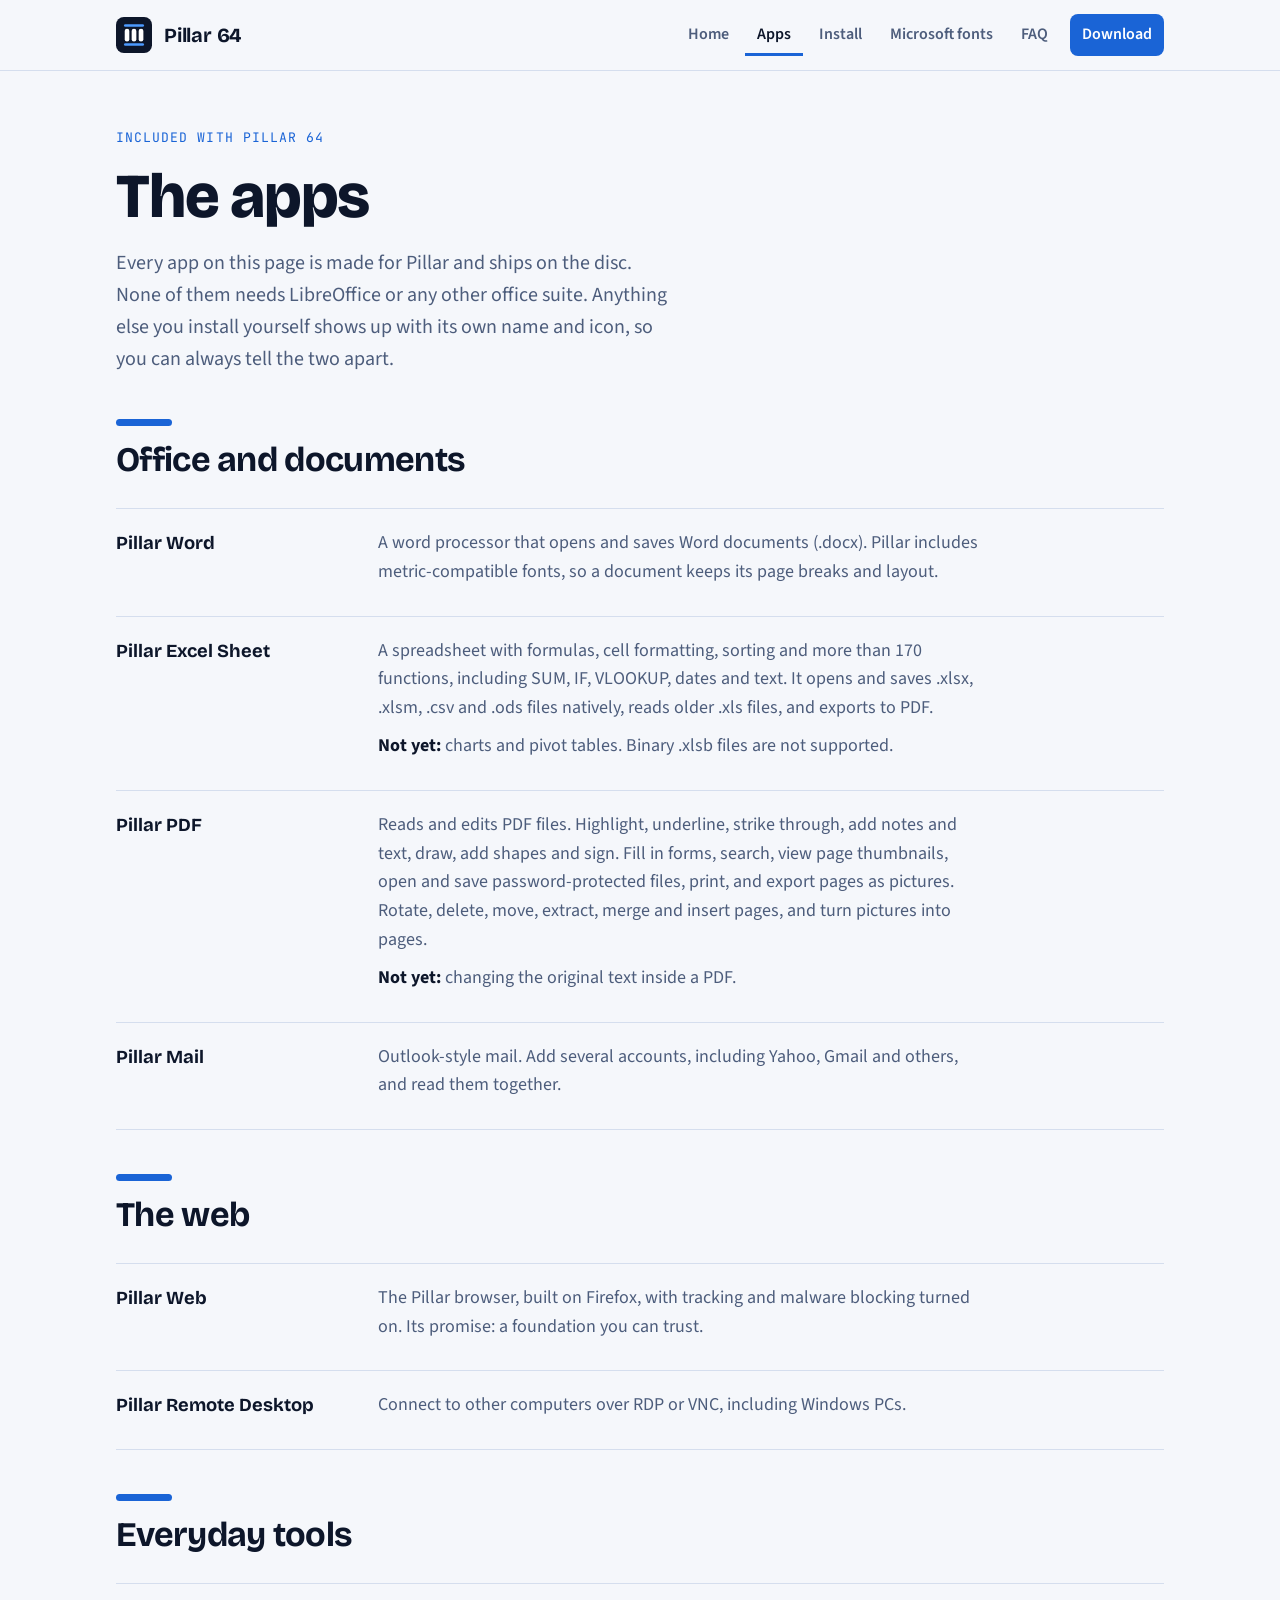
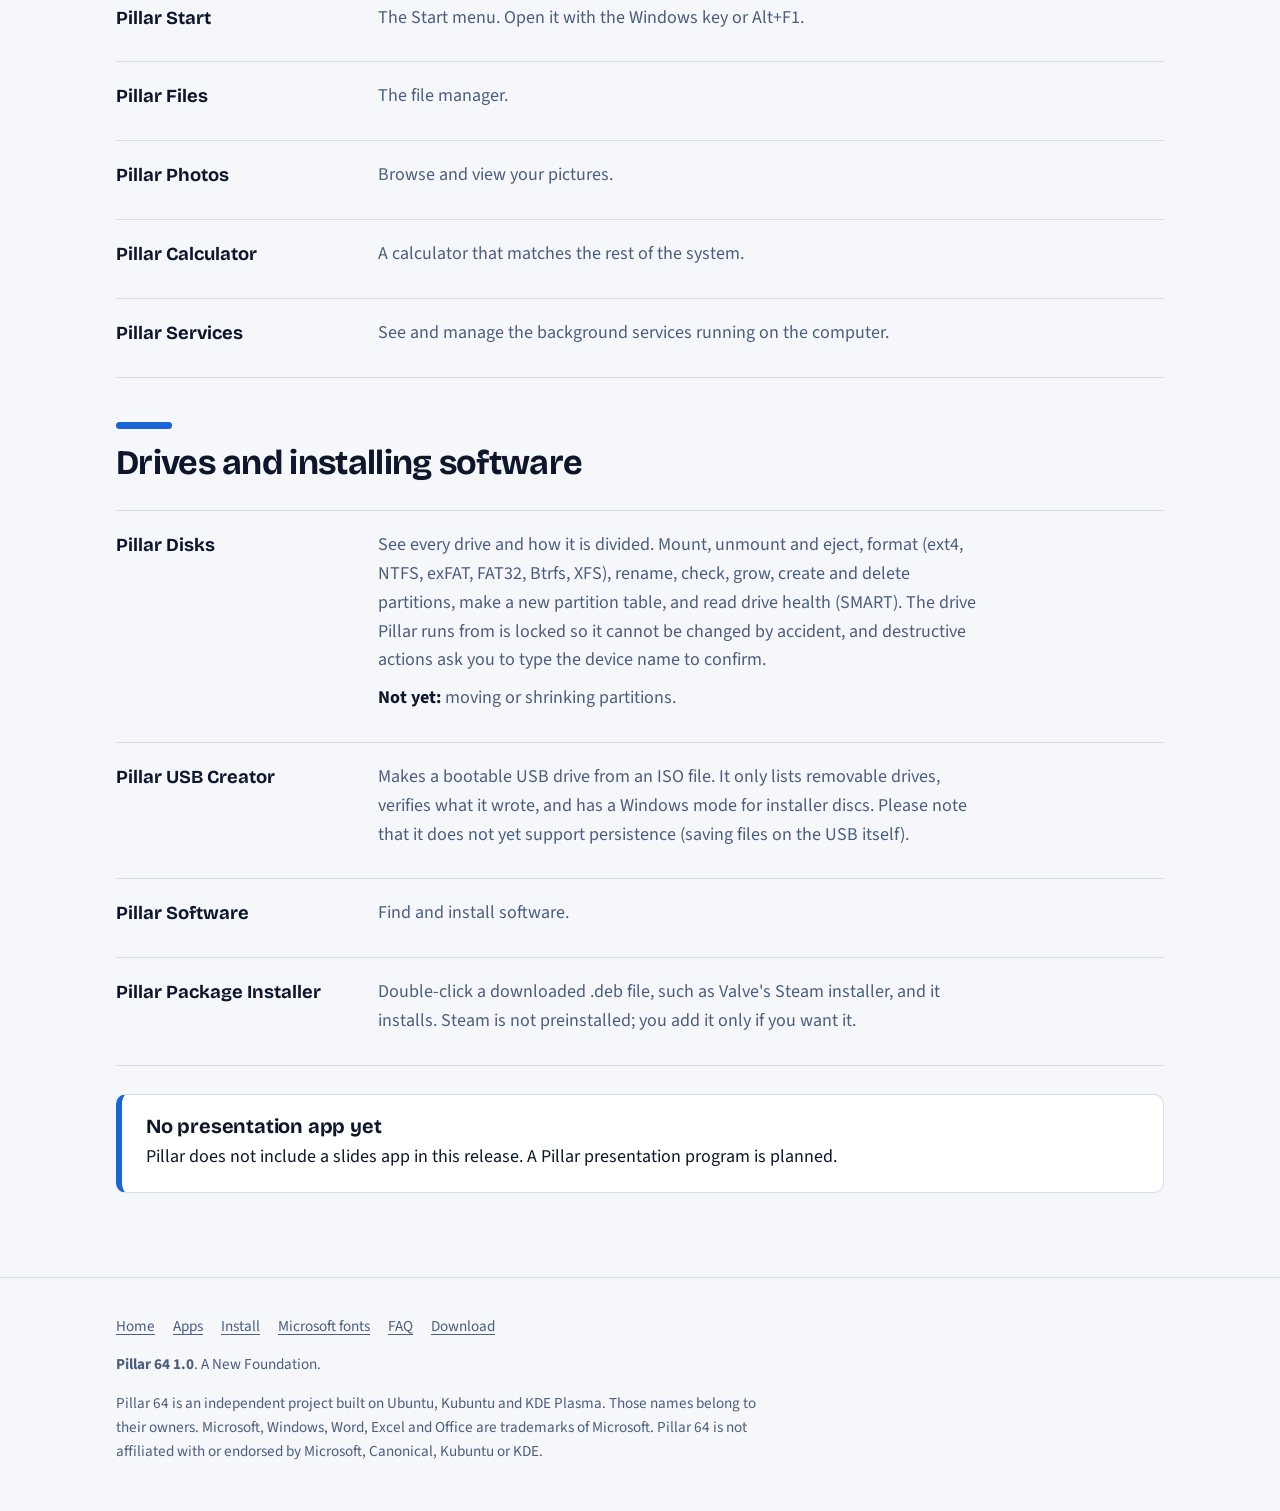
==== apps.html @ bc00ce3e "Website" ====
<!doctype html><html lang="en"><head><meta charset="utf-8"><meta name="viewport" content="width=device-width,initial-scale=1"><title>Pillar 64 Apps</title><meta name="description" content="Pillar 64: a calm desktop with its own apps. A New Foundation."><link rel="icon" href="logo.svg" type="image/svg+xml"><link rel="preconnect" href="https://fonts.googleapis.com"><link rel="preconnect" href="https://fonts.gstatic.com" crossorigin><link rel="stylesheet" href="https://fonts.googleapis.com/css2?family=Bricolage+Grotesque:opsz,wght@12..96,600;12..96,700;12..96,800&family=JetBrains+Mono:wght@400;600&family=Source+Sans+3:ital,wght@0,400;0,600;0,700;1,400&display=swap"><link rel="stylesheet" href="style.css"></head><body>
<header class="site-head"><div class="wrap">
  <a class="brand" href="index.html"><img src="logo.svg" alt="" width="36" height="36"><span>Pillar 64</span></a>
  <nav class="main" aria-label="Main"><a href="index.html">Home</a><a href="apps.html" aria-current="page">Apps</a><a href="install.html">Install</a><a href="fonts.html">Microsoft fonts</a><a href="faq.html">FAQ</a><a class="cta" href="download.html">Download</a></nav>
</div></header>
<main>

<section><div class="wrap">
  <p class="eyebrow">Included with Pillar 64</p>
  <h1>The apps</h1>
  <p class="lede" style="margin-top:16px">Every app on this page is made for Pillar and ships on the disc. None of them needs LibreOffice or any other office suite. Anything else you install yourself shows up with its own name and icon, so you can always tell the two apart.</p>

  <h2 style="margin-top:44px">Office and documents</h2>
  <dl class="rows">
    <div class="row"><dt>Pillar Word</dt><dd><p>A word processor that opens and saves Word documents (.docx). Pillar includes metric-compatible fonts, so a document keeps its page breaks and layout.</p></dd></div>
    <div class="row"><dt>Pillar Excel Sheet</dt><dd><p>A spreadsheet with formulas, cell formatting, sorting and more than 170 functions, including SUM, IF, VLOOKUP, dates and text. It opens and saves .xlsx, .xlsm, .csv and .ods files natively, reads older .xls files, and exports to PDF.</p><p><strong>Not yet:</strong> charts and pivot tables. Binary .xlsb files are not supported.</p></dd></div>
    <div class="row"><dt>Pillar PDF</dt><dd><p>Reads and edits PDF files. Highlight, underline, strike through, add notes and text, draw, add shapes and sign. Fill in forms, search, view page thumbnails, open and save password-protected files, print, and export pages as pictures. Rotate, delete, move, extract, merge and insert pages, and turn pictures into pages.</p><p><strong>Not yet:</strong> changing the original text inside a PDF.</p></dd></div>
    <div class="row"><dt>Pillar Mail</dt><dd><p>Outlook-style mail. Add several accounts, including Yahoo, Gmail and others, and read them together.</p></dd></div>
  </dl>

  <h2 style="margin-top:44px">The web</h2>
  <dl class="rows">
    <div class="row"><dt>Pillar Web</dt><dd><p>The Pillar browser, built on Firefox, with tracking and malware blocking turned on. Its promise: a foundation you can trust.</p></dd></div>
    <div class="row"><dt>Pillar Remote Desktop</dt><dd><p>Connect to other computers over RDP or VNC, including Windows PCs.</p></dd></div>
  </dl>

  <h2 style="margin-top:44px">Everyday tools</h2>
  <dl class="rows">
    <div class="row"><dt>Pillar Start</dt><dd><p>The Start menu. Open it with the Windows key or Alt+F1.</p></dd></div>
    <div class="row"><dt>Pillar Files</dt><dd><p>The file manager.</p></dd></div>
    <div class="row"><dt>Pillar Photos</dt><dd><p>Browse and view your pictures.</p></dd></div>
    <div class="row"><dt>Pillar Calculator</dt><dd><p>A calculator that matches the rest of the system.</p></dd></div>
    <div class="row"><dt>Pillar Services</dt><dd><p>See and manage the background services running on the computer.</p></dd></div>
  </dl>

  <h2 style="margin-top:44px">Drives and installing software</h2>
  <dl class="rows">
    <div class="row"><dt>Pillar Disks</dt><dd><p>See every drive and how it is divided. Mount, unmount and eject, format (ext4, NTFS, exFAT, FAT32, Btrfs, XFS), rename, check, grow, create and delete partitions, make a new partition table, and read drive health (SMART). The drive Pillar runs from is locked so it cannot be changed by accident, and destructive actions ask you to type the device name to confirm.</p><p><strong>Not yet:</strong> moving or shrinking partitions.</p></dd></div>
    <div class="row"><dt>Pillar USB Creator</dt><dd><p>Makes a bootable USB drive from an ISO file. It only lists removable drives, verifies what it wrote, and has a Windows mode for installer discs. Please note that it does not yet support persistence (saving files on the USB itself).</p></dd></div>
    <div class="row"><dt>Pillar Software</dt><dd><p>Find and install software.</p></dd></div>
    <div class="row"><dt>Pillar Package Installer</dt><dd><p>Double-click a downloaded .deb file, such as Valve's Steam installer, and it installs. Steam is not preinstalled; you add it only if you want it.</p></dd></div>
  </dl>

  <div class="callout">
    <h3>No presentation app yet</h3>
    <p>Pillar does not include a slides app in this release. A Pillar presentation program is planned.</p>
  </div>
</div></section>

</main>
<footer><div class="wrap">
  <div class="links"><a href="index.html">Home</a><a href="apps.html">Apps</a><a href="install.html">Install</a><a href="fonts.html">Microsoft fonts</a><a href="faq.html">FAQ</a><a href="download.html">Download</a><a data-repo href="#">Project on GitHub</a></div>
  <p><strong>Pillar 64 1.0</strong>. A New Foundation.</p>
  <p>Pillar 64 is an independent project built on Ubuntu, Kubuntu and KDE Plasma. Those names belong to their owners. Microsoft, Windows, Word, Excel and Office are trademarks of Microsoft. Pillar 64 is not affiliated with or endorsed by Microsoft, Canonical, Kubuntu or KDE.</p>
</div></footer>
<script src="site.js"></script>
</body></html>
---- style.css ----
/* Pillar 64 site. Layout concept: a quiet stone-and-night frieze. Rules and one blue bar (the logo's lintel) carry the structure; cards are kept for the download panel and callouts only. */
:root{
  --bg:#0b1324; --panel:#111c35; --line:#22304f; --fg:#e8edf7; --mute:#a3b0c9;
  --accent:#4c9aff; --accent-ink:#06101f; --code-bg:#08101f; --ok:#6fd3a0;
  --f-display:"Bricolage Grotesque","Segoe UI",system-ui,sans-serif;
  --f-body:"Source Sans 3","Segoe UI",system-ui,sans-serif;
  --f-mono:"JetBrains Mono",ui-monospace,Menlo,Consolas,monospace;
  color-scheme:dark;
}
@media (prefers-color-scheme:light){:root:not([data-theme="dark"]){
  --bg:#f5f7fb; --panel:#ffffff; --line:#d5deee; --fg:#0d162a; --mute:#4d5d7c;
  --accent:#1a64d6; --accent-ink:#ffffff; --code-bg:#eaeff8; --ok:#17754a; color-scheme:light}}
:root[data-theme="light"]{
  --bg:#f5f7fb; --panel:#ffffff; --line:#d5deee; --fg:#0d162a; --mute:#4d5d7c;
  --accent:#1a64d6; --accent-ink:#ffffff; --code-bg:#eaeff8; --ok:#17754a; color-scheme:light}

*{box-sizing:border-box}
html{scroll-behavior:smooth}
body{margin:0;background:var(--bg);color:var(--fg);font-family:var(--f-body);font-size:18px;line-height:1.6;-webkit-text-size-adjust:100%}
img,svg{max-width:100%}
a{color:var(--accent);text-underline-offset:3px}
a:hover{text-decoration-thickness:2px}
:focus-visible{outline:3px solid var(--accent);outline-offset:3px;border-radius:4px}
.wrap{max-width:1080px;margin:0 auto;padding-left:max(16px,env(safe-area-inset-left,0px));padding-right:max(16px,env(safe-area-inset-right,0px))}

/* header */
.site-head{border-bottom:1px solid var(--line)}
.site-head .wrap{display:flex;align-items:center;gap:20px;flex-wrap:wrap;padding-block:14px}
.brand{display:flex;align-items:center;gap:12px;color:var(--fg);text-decoration:none;font-family:var(--f-display);font-weight:700;font-size:1.25rem;letter-spacing:-.01em}
.brand img{width:36px;height:36px;display:block}
nav.main{display:flex;gap:4px;flex-wrap:wrap;margin-left:auto;align-items:center}
nav.main a{color:var(--mute);text-decoration:none;padding:8px 12px;border-radius:8px;font-size:1rem;font-weight:600}
nav.main a:hover{color:var(--fg)}
nav.main a[aria-current="page"]{color:var(--fg);box-shadow:inset 0 -3px 0 var(--accent);border-radius:0}
nav.main a.cta{background:var(--accent);color:var(--accent-ink);margin-left:6px;border-radius:8px}
nav.main a.cta:hover{filter:brightness(1.08)}

/* type */
h1,h2,h3{font-family:var(--f-display);line-height:1.12;letter-spacing:-.02em;text-wrap:balance;margin:0}
h1{font-size:clamp(2.3rem,5.6vw,3.9rem);font-weight:800}
h2{font-size:clamp(1.6rem,3.2vw,2.15rem);font-weight:700;padding-top:22px;position:relative}
h2::before{content:"";position:absolute;top:0;left:0;width:56px;height:7px;border-radius:4px;background:var(--accent)}
h3{font-size:1.25rem;font-weight:700;letter-spacing:-.01em}
p{margin:0 0 1em;max-width:68ch}
.lede{font-size:1.25rem;color:var(--mute);max-width:56ch}
.eyebrow{font-family:var(--f-mono);font-size:.82rem;letter-spacing:.08em;text-transform:uppercase;color:var(--accent);margin:0 0 14px}
.mute{color:var(--mute)}
code,.mono{font-family:var(--f-mono);font-size:.88em}
p code,li code,td code,dd code{background:var(--code-bg);padding:.1em .4em;border-radius:5px}

section{padding-block:56px}
section+section{border-top:1px solid var(--line)}
.stack>*+*{margin-top:18px}
.stack-lg>*+*{margin-top:28px}

/* hero */
.hero{padding-block:64px 56px}
.hero .wrap{display:grid;grid-template-columns:minmax(0,1fr) auto;gap:48px;align-items:center}
.hero .mark{width:min(280px,34vw);height:auto;display:block;border-radius:22%;box-shadow:0 30px 80px -30px color-mix(in srgb,var(--accent) 55%,transparent)}
.hero .tag{font-family:var(--f-display);font-size:clamp(1.3rem,2.4vw,1.7rem);color:var(--accent);font-weight:600;margin:10px 0 22px}
.btns{display:flex;gap:12px;flex-wrap:wrap;margin-top:26px}
.btn{display:inline-block;font:700 1.05rem var(--f-body);padding:14px 22px;border-radius:10px;text-decoration:none;border:2px solid var(--accent);color:var(--accent);background:transparent;cursor:pointer}
.btn:hover{background:color-mix(in srgb,var(--accent) 14%,transparent)}
.btn.primary{background:var(--accent);color:var(--accent-ink)}
.btn.primary:hover{filter:brightness(1.08);background:var(--accent)}
.btn[aria-disabled="true"]{opacity:.55;cursor:not-allowed}
.status{margin-top:22px;font-family:var(--f-mono);font-size:.84rem;color:var(--mute)}

/* grids and lists */
.three{display:grid;grid-template-columns:repeat(3,minmax(0,1fr));gap:36px;margin-top:30px}
.three h3{margin-bottom:8px}
.three p{color:var(--mute);margin:0}
.rows{margin:28px 0 0;padding:0;border-top:1px solid var(--line)}
.row{display:grid;grid-template-columns:minmax(0,230px) minmax(0,1fr);gap:8px 32px;padding:20px 0;border-bottom:1px solid var(--line)}
.row dt{font-family:var(--f-display);font-weight:700;font-size:1.15rem}
.row dd{margin:0;color:var(--mute)}
.row dd strong{color:var(--fg)}
.row dd p{margin:0 0 .5em}
.tag-small{display:inline-block;font-family:var(--f-mono);font-size:.72rem;letter-spacing:.04em;text-transform:uppercase;color:var(--accent);margin-left:8px;vertical-align:middle}

/* callout and panel */
.callout{border:1px solid var(--line);border-left:6px solid var(--accent);background:var(--panel);border-radius:10px;padding:20px 24px;margin-block:28px}
.callout h3{margin-bottom:6px}
.callout p{margin:0 0 .6em;max-width:none}
.callout p:last-child{margin:0}
.panel{background:var(--panel);border:1px solid var(--line);border-radius:14px;padding:28px}
.facts{display:grid;grid-template-columns:repeat(auto-fit,minmax(170px,1fr));gap:20px 28px;margin:0 0 26px}
.facts div{min-width:0}
.facts dt{font-family:var(--f-mono);font-size:.74rem;letter-spacing:.07em;text-transform:uppercase;color:var(--mute)}
.facts dd{margin:2px 0 0;font-weight:700;font-size:1.1rem;overflow-wrap:anywhere}

/* code */
.cmd{display:flex;align-items:stretch;background:var(--code-bg);border:1px solid var(--line);border-radius:10px;overflow:hidden;margin-block:12px}
.cmd code{flex:1;min-width:0;padding:13px 16px;font-size:.92rem;overflow-x:auto;white-space:pre;-webkit-overflow-scrolling:touch}
.copy{flex:none;background:transparent;color:var(--accent);border:0;border-left:1px solid var(--line);padding:0 16px;font:700 .9rem var(--f-body);cursor:pointer}
.copy:hover{background:color-mix(in srgb,var(--accent) 14%,transparent)}
.copy.done{color:var(--ok)}
.cmd-label{font-weight:700;margin:22px 0 0}

/* steps */
ol.steps{list-style:none;counter-reset:s;margin:26px 0 0;padding:0}
ol.steps>li{counter-increment:s;position:relative;padding:0 0 30px 64px}
ol.steps>li::before{content:counter(s);position:absolute;left:0;top:-2px;width:44px;height:44px;border-radius:12px;background:var(--panel);border:1px solid var(--line);display:grid;place-items:center;font:700 1.2rem var(--f-display);color:var(--accent)}
ol.steps>li::after{content:"";position:absolute;left:21px;top:48px;bottom:6px;width:2px;background:var(--line)}
ol.steps>li:last-child::after{display:none}
ol.steps h3{margin-bottom:6px}
ol.steps p{margin:0 0 .6em}

/* tables */
.tablewrap{overflow-x:auto;margin-top:22px;border:1px solid var(--line);border-radius:10px}
table{border-collapse:collapse;width:100%;min-width:480px}
th,td{text-align:left;padding:12px 16px;border-bottom:1px solid var(--line);vertical-align:top}
th{font-family:var(--f-mono);font-size:.74rem;letter-spacing:.07em;text-transform:uppercase;color:var(--mute);background:var(--panel)}
tr:last-child td{border-bottom:0}

/* faq */
details{border-bottom:1px solid var(--line);padding:4px 0}
details:first-of-type{border-top:1px solid var(--line)}
summary{cursor:pointer;font-family:var(--f-display);font-weight:700;font-size:1.15rem;padding:16px 28px 16px 0;list-style:none;position:relative}
summary::-webkit-details-marker{display:none}
summary::after{content:"+";position:absolute;right:4px;top:12px;font-size:1.5rem;color:var(--accent)}
details[open] summary::after{content:"\2212"}
details>div{padding:0 0 18px;color:var(--mute)}
details>div p:last-child{margin:0}
details>div strong{color:var(--fg)}

ul.plain{margin:0;padding-left:1.2em}
ul.plain li{margin-bottom:.5em;max-width:68ch}
.timeline{margin:26px 0 0;padding:0;list-style:none;border-left:2px solid var(--line)}
.timeline li{position:relative;padding:0 0 24px 28px}
.timeline li::before{content:"";position:absolute;left:-7px;top:9px;width:12px;height:12px;border-radius:50%;background:var(--accent)}
.timeline strong{display:block;font-family:var(--f-display);font-size:1.1rem}
.timeline span{color:var(--mute)}

footer{border-top:1px solid var(--line);padding-block:36px 48px;color:var(--mute);font-size:.95rem}
footer .wrap{display:grid;gap:14px}
footer p{max-width:80ch;margin:0}
footer .links{display:flex;gap:18px;flex-wrap:wrap}
footer .links a{color:var(--mute)}

@media (max-width:820px){
  body{font-size:17px}
  .hero .wrap{grid-template-columns:1fr}
  .hero .mark{width:132px;order:-1}
  .three{grid-template-columns:1fr;gap:26px}
  .row{grid-template-columns:1fr;gap:4px}
  section{padding-block:42px}
  nav.main{margin-left:0;width:100%}
  .panel{padding:20px}
}
@media (prefers-reduced-motion:reduce){html{scroll-behavior:auto}}

.callout+h2,.callout+div>h2{margin-top:44px}
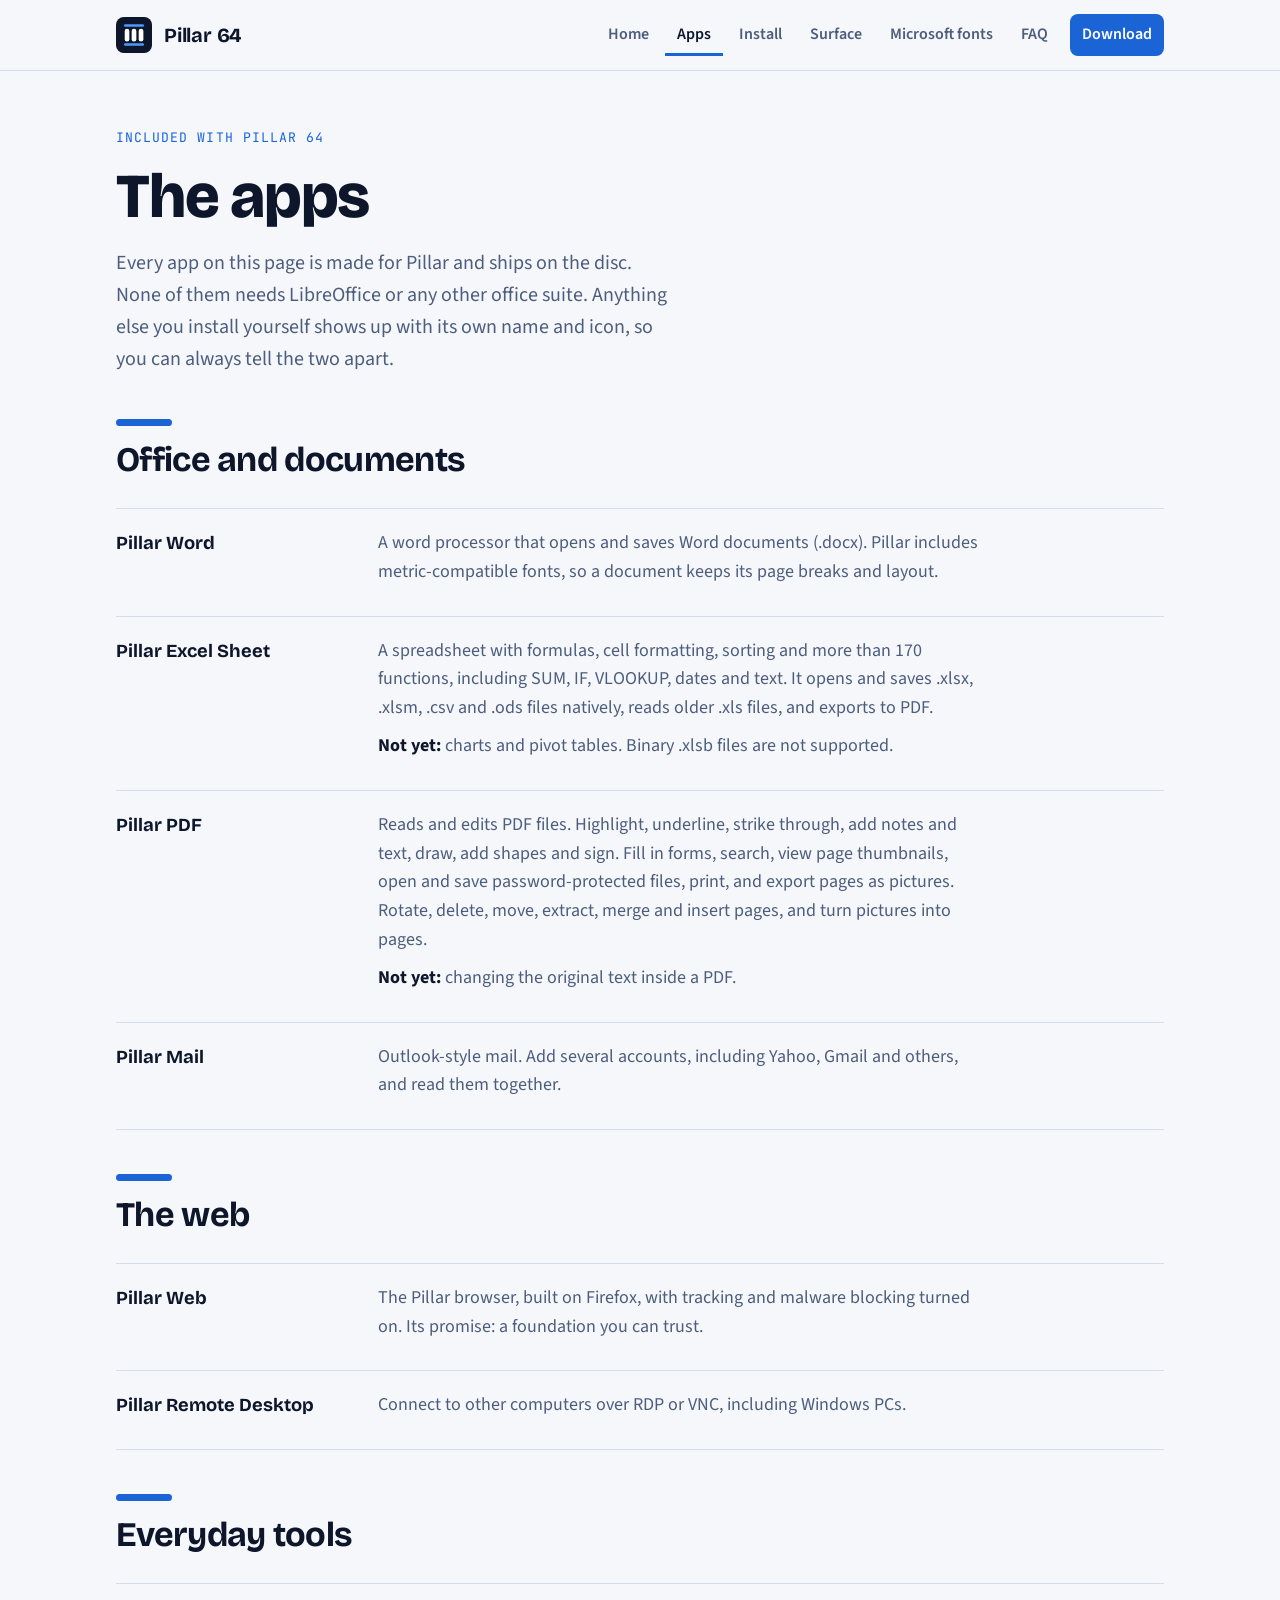
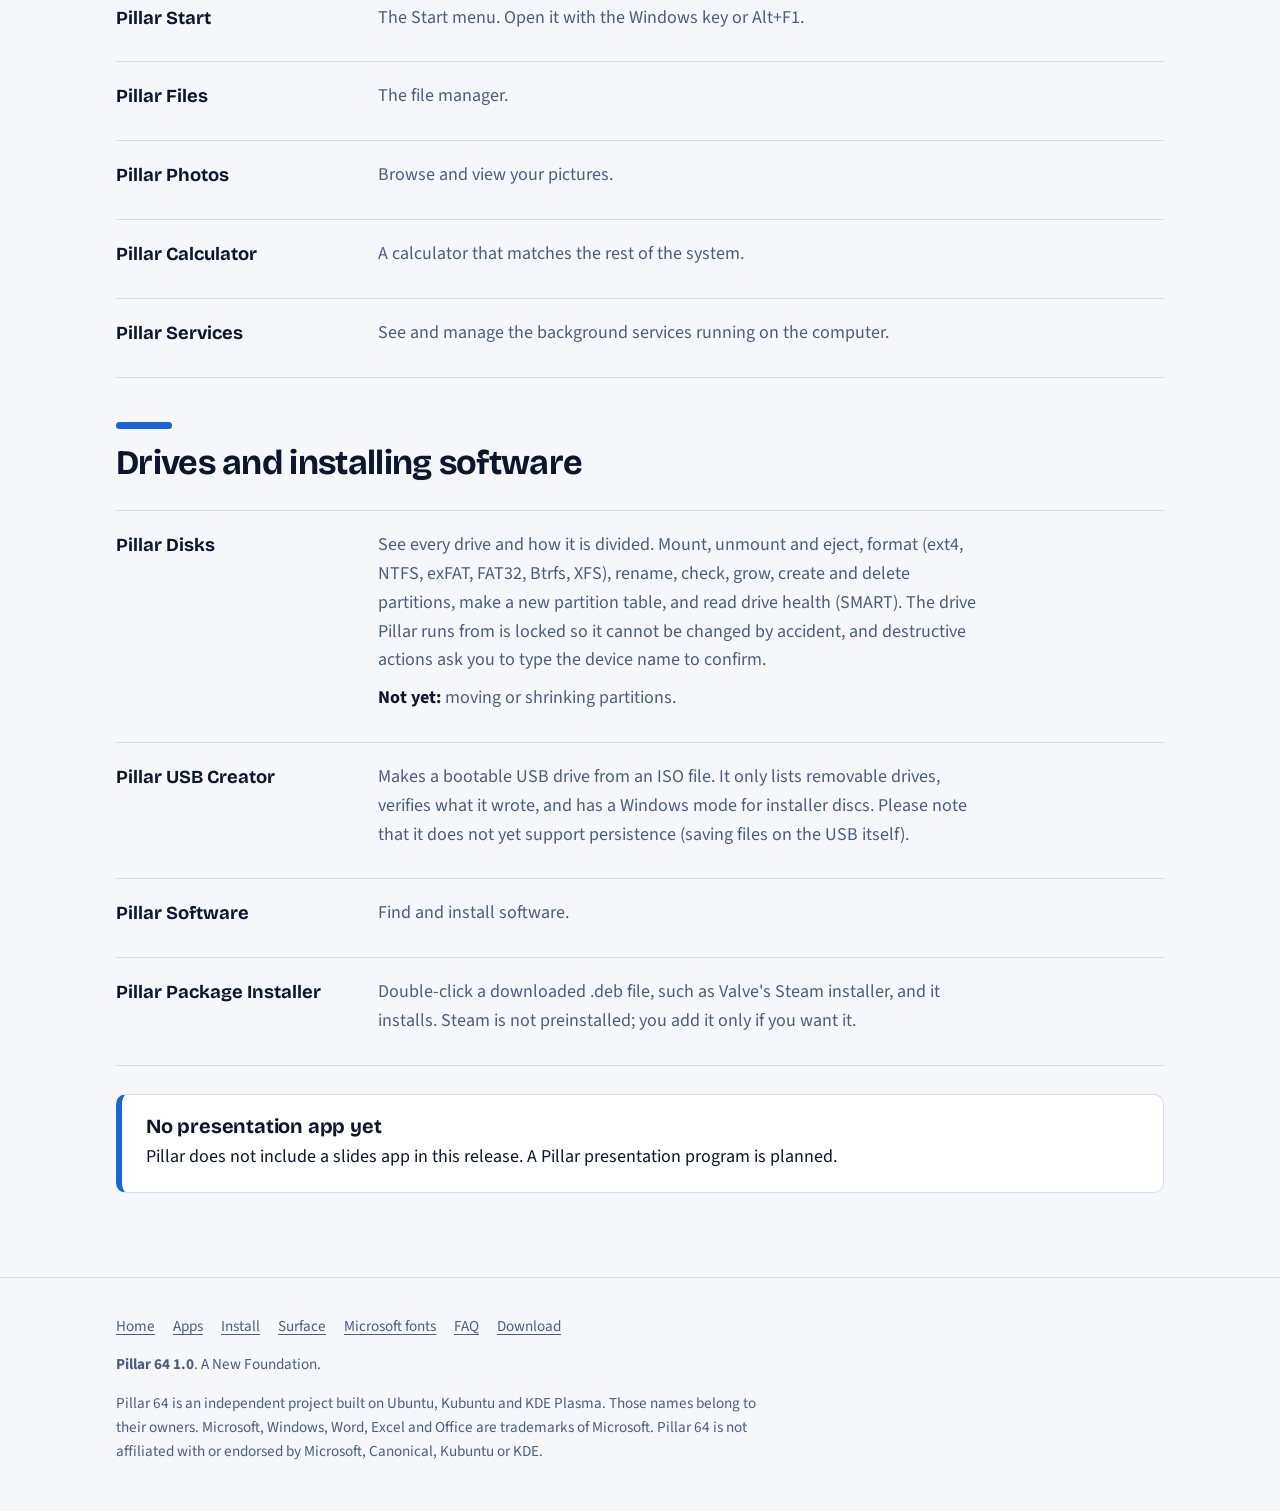
==== commit b9e5f2ea: "Add files via upload Uploaded as tested on first system surface pro" ====
--- a/apps.html
+++ b/apps.html
@@ -1,7 +1,7 @@
 <!doctype html><html lang="en"><head><meta charset="utf-8"><meta name="viewport" content="width=device-width,initial-scale=1"><title>Pillar 64 Apps</title><meta name="description" content="Pillar 64: a calm desktop with its own apps. A New Foundation."><link rel="icon" href="logo.svg" type="image/svg+xml"><link rel="preconnect" href="https://fonts.googleapis.com"><link rel="preconnect" href="https://fonts.gstatic.com" crossorigin><link rel="stylesheet" href="https://fonts.googleapis.com/css2?family=Bricolage+Grotesque:opsz,wght@12..96,600;12..96,700;12..96,800&family=JetBrains+Mono:wght@400;600&family=Source+Sans+3:ital,wght@0,400;0,600;0,700;1,400&display=swap"><link rel="stylesheet" href="style.css"></head><body>
 <header class="site-head"><div class="wrap">
   <a class="brand" href="index.html"><img src="logo.svg" alt="" width="36" height="36"><span>Pillar 64</span></a>
-  <nav class="main" aria-label="Main"><a href="index.html">Home</a><a href="apps.html" aria-current="page">Apps</a><a href="install.html">Install</a><a href="fonts.html">Microsoft fonts</a><a href="faq.html">FAQ</a><a class="cta" href="download.html">Download</a></nav>
+  <nav class="main" aria-label="Main"><a href="index.html">Home</a><a href="apps.html" aria-current="page">Apps</a><a href="install.html">Install</a><a href="surface.html">Surface</a><a href="fonts.html">Microsoft fonts</a><a href="faq.html">FAQ</a><a class="cta" href="download.html">Download</a></nav>
 </div></header>
 <main>
 
@@ -49,7 +49,7 @@
 
 </main>
 <footer><div class="wrap">
-  <div class="links"><a href="index.html">Home</a><a href="apps.html">Apps</a><a href="install.html">Install</a><a href="fonts.html">Microsoft fonts</a><a href="faq.html">FAQ</a><a href="download.html">Download</a><a data-repo href="#">Project on GitHub</a></div>
+  <div class="links"><a href="index.html">Home</a><a href="apps.html">Apps</a><a href="install.html">Install</a><a href="surface.html">Surface</a><a href="fonts.html">Microsoft fonts</a><a href="faq.html">FAQ</a><a href="download.html">Download</a><a data-repo href="#">Project on GitHub</a></div>
   <p><strong>Pillar 64 1.0</strong>. A New Foundation.</p>
   <p>Pillar 64 is an independent project built on Ubuntu, Kubuntu and KDE Plasma. Those names belong to their owners. Microsoft, Windows, Word, Excel and Office are trademarks of Microsoft. Pillar 64 is not affiliated with or endorsed by Microsoft, Canonical, Kubuntu or KDE.</p>
 </div></footer>
